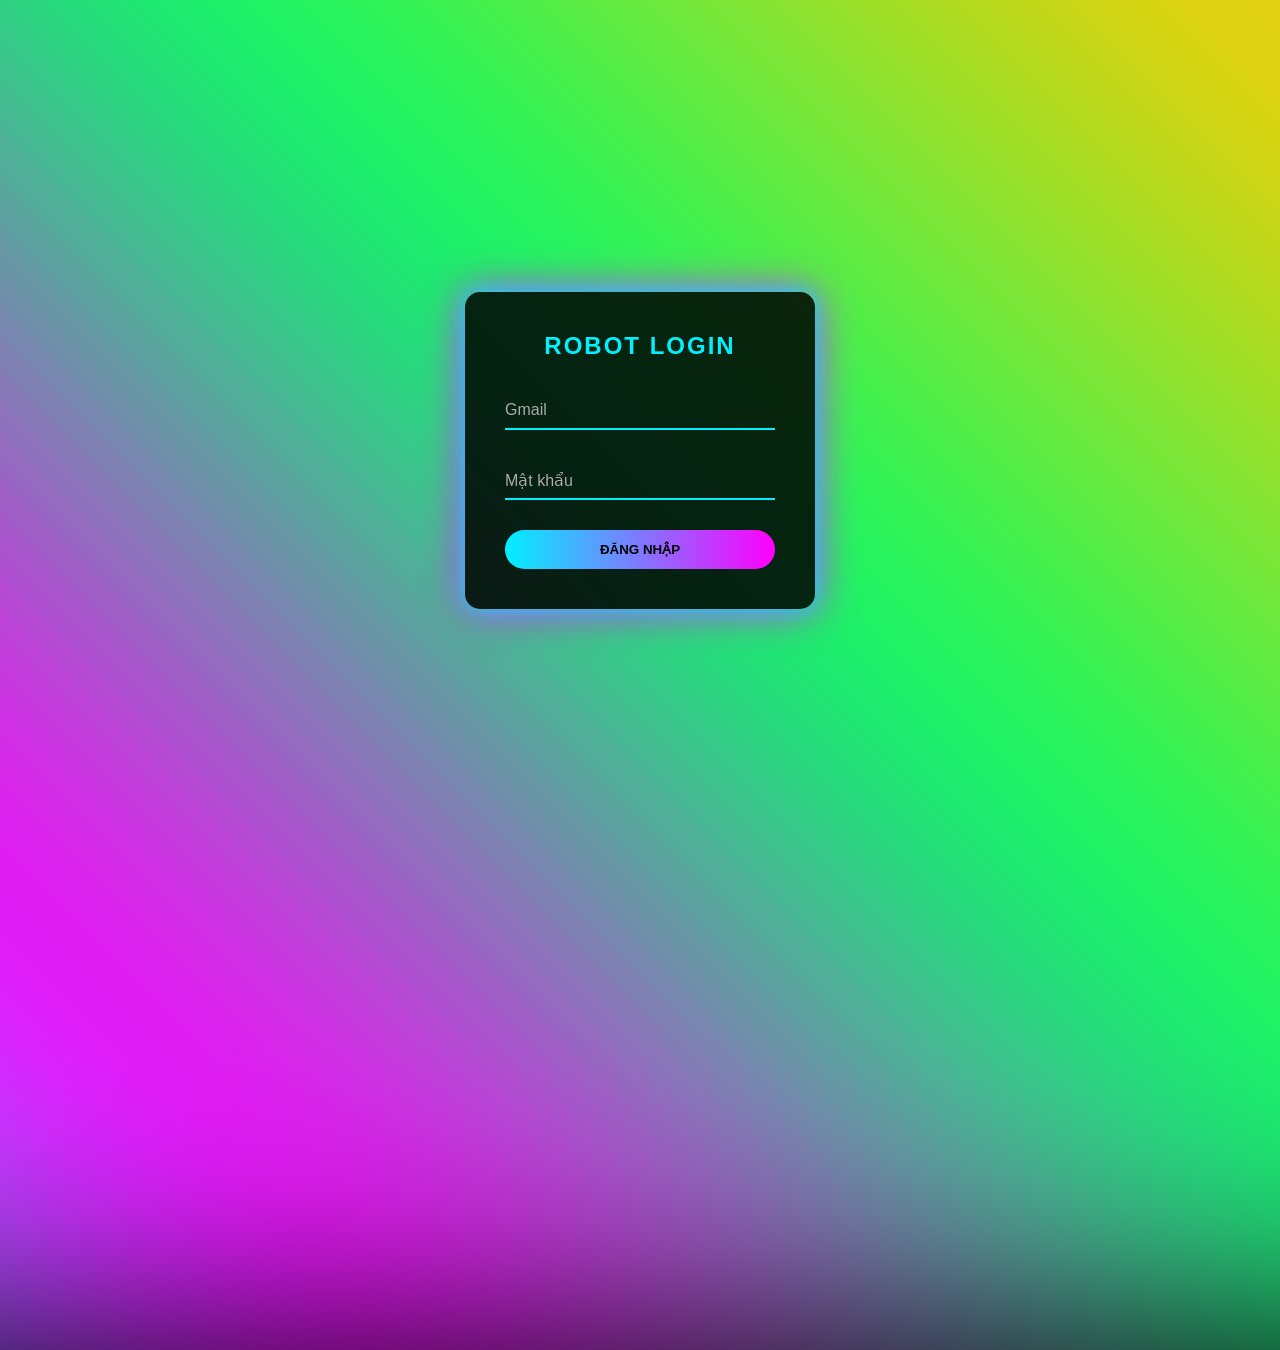
==== login/index.html @ 0812dd31 "setup" ====
<!DOCTYPE html>
<html lang="vi">
<head>
    <meta charset="UTF-8">
    <title>Login Robot</title>
    <link rel="stylesheet" href="style.css">
</head>
<body>

<div class="background"></div>

<div class="login-box">
    <h2>ROBOT LOGIN</h2>
    <!-- Thêm id cho form để xử lý Javascript -->
    <form id="loginForm">
        <div class="input-box">
            <!-- Đổi type sang email và thêm id -->
            <input type="email" id="email" required>
            <label>Gmail</label>
        </div>

        <div class="input-box">
            <!-- Thêm id -->
            <input type="password" id="password" required>
            <label>Mật khẩu</label>
        </div>

        <button type="submit">ĐĂNG NHẬP</button>
    </form>
</div>

<script>
    const loginForm = document.getElementById('loginForm');

    loginForm.addEventListener('submit', function(e) {
        // Ngăn form load lại trang theo mặc định
        e.preventDefault();

        // Lấy giá trị từ các ô input
        const email = document.getElementById('email').value;
        const password = document.getElementById('password').value;

        // Giả sử tài khoản đúng là: thientu25102011@gmail.com / mật khẩu: thientu2510
        // Bạn có thể đổi tài khoản này tùy ý
        const correctEmail = "thientu25102011@gmail.com";
        const correctPassword = "thientu2510";

        if (email === correctEmail && password === correctPassword) {
            // 1. Lưu vào LocalStorage (lưu lại trên trình duyệt)
            localStorage.setItem('robot_user_email', email);
            localStorage.setItem('robot_user_pass', password);

            alert("Đăng nhập thành công!");

            // 2. Chuyển hướng về trang chủ robot (index.html ở thư mục gốc)
            // Vì file này nằm trong thư mục login/ nên cần ../ để ra ngoài
            window.location.href = "../index.html";
        } else {
            // Nếu sai tài khoản
            alert("Gmail hoặc mật khẩu không chính xác. (Gợi ý: admin@gmail.com / 123456)");
        }
    });

    // Tự động điền nếu đã lưu trước đó (Optional - tùy chọn)
    window.onload = function() {
        const savedEmail = localStorage.getItem('robot_user_email');
        const savedPass = localStorage.getItem('robot_user_pass');
        if(savedEmail && savedPass) {
            document.getElementById('email').value = savedEmail;
            document.getElementById('password').value = savedPass;
        }
    }
</script>

</body>
</html>
---- login/style.css ----
* {
    margin: 0;
    padding: 0;
    box-sizing: border-box;
    font-family: 'Segoe UI', sans-serif;
}

body {
    height: 100vh;
    background: #000;
    overflow: hidden;
    display: flex;
    justify-content: center;
    align-items: center;
}

/* NỀN ĐÈN CHẠY */
.background {
    position: absolute;
    width: 200%;
    height: 200%;
    background: linear-gradient(
        45deg,
        #00f0ff,
        #ff00ff,
        #00ff6a,
        #ffcc00,
        #00f0ff
    );
    animation: glowMove 6s linear infinite;
    filter: blur(120px);
}

@keyframes glowMove {
    0% { transform: translate(-25%, -25%) rotate(0deg); }
    100% { transform: translate(-25%, -25%) rotate(360deg); }
}

/* KHUNG LOGIN */
.login-box {
    position: relative;
    width: 350px;
    padding: 40px;
    background: rgba(0,0,0,0.85);
    border-radius: 15px;
    box-shadow:
        0 0 20px #00f0ff,
        0 0 40px #ff00ff;
    z-index: 1;
    animation: pulse 2s infinite alternate;
}

@keyframes pulse {
    from {
        box-shadow: 0 0 20px #00f0ff;
    }
    to {
        box-shadow: 0 0 40px #ff00ff;
    }
}

.login-box h2 {
    text-align: center;
    color: #00f0ff;
    margin-bottom: 30px;
    letter-spacing: 2px;
}

/* INPUT */
.input-box {
    position: relative;
    margin-bottom: 30px;
}

.input-box input {
    width: 100%;
    padding: 10px;
    background: transparent;
    border: none;
    border-bottom: 2px solid #00f0ff;
    color: #fff;
    font-size: 16px;
    outline: none;
}

.input-box label {
    position: absolute;
    top: 50%;
    left: 0;
    color: #aaa;
    transform: translateY(-50%);
    pointer-events: none;
    transition: 0.4s;
}

.input-box input:focus + label,
.input-box input:valid + label {
    top: -8px;
    color: #ff00ff;
    font-size: 12px;
}

/* NÚT */
button {
    width: 100%;
    padding: 12px;
    border: none;
    background: linear-gradient(90deg, #00f0ff, #ff00ff);
    color: #000;
    font-weight: bold;
    border-radius: 25px;
    cursor: pointer;
    transition: 0.3s;
}

button:hover {
    box-shadow: 0 0 20px #00f0ff, 0 0 40px #ff00ff;
}
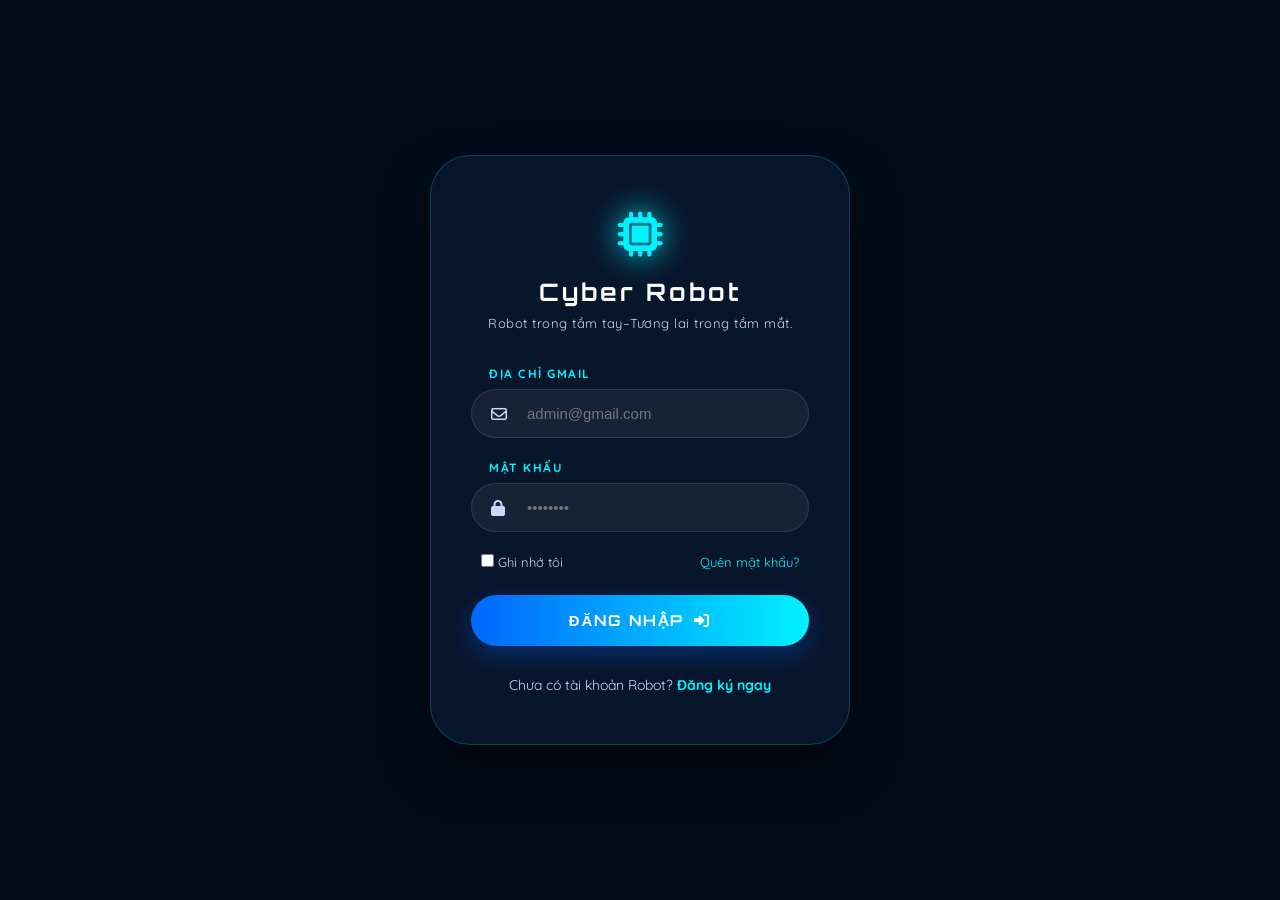
==== commit c403bbb2: "index" ====
--- a/login/index.html
+++ b/login/index.html
@@ -1,76 +1,107 @@
 <!DOCTYPE html>
 <html lang="vi">
 <head>
-    <meta charset="UTF-8">
-    <title>Login Robot</title>
-    <link rel="stylesheet" href="style.css">
+  <meta charset="UTF-8">
+  <meta name="viewport" content="width=device-width, initial-scale=1.0">
+  <title>CyberCore - Đăng nhập Hệ thống</title>
+  <!-- Google Fonts -->
+  <link href="https://fonts.googleapis.com/css2?family=Quicksand:wght@400;600;700&family=Orbitron:wght@600&display=swap" rel="stylesheet">
+  <!-- Font Awesome -->
+  <link rel="stylesheet" href="https://cdnjs.cloudflare.com/ajax/libs/font-awesome/6.4.0/css/all.min.css">
+  <link rel="stylesheet" href="style.css">
 </head>
 <body>
 
-<div class="background"></div>
+<div class="bg-container">
+  <div class="robot-bg"></div>
+  <div class="overlay-grid"></div>
+</div>
 
-<div class="login-box">
-    <h2>ROBOT LOGIN</h2>
-    <!-- Thêm id cho form để xử lý Javascript -->
+<div class="login-container">
+  <div class="glass-card">
+    <div class="header">
+      <div class="robot-icon">
+        <i class="fa-solid fa-microchip"></i>
+      </div>
+      <h2>Cyber Robot</h2>
+      <p>Robot trong tầm tay–Tương lai trong tầm mắt.</p>
+    </div>
+
     <form id="loginForm">
-        <div class="input-box">
-            <!-- Đổi type sang email và thêm id -->
-            <input type="email" id="email" required>
-            <label>Gmail</label>
+      <!-- Gmail -->
+      <div class="form-group">
+        <label>Địa chỉ Gmail</label>
+        <div class="input-wrapper">
+          <i class="fa-regular fa-envelope"></i>
+          <input type="email" id="email" placeholder="admin@gmail.com" required>
         </div>
+      </div>
 
-        <div class="input-box">
-            <!-- Thêm id -->
-            <input type="password" id="password" required>
-            <label>Mật khẩu</label>
+      <!-- Mật khẩu -->
+      <div class="form-group">
+        <label>Mật khẩu</label>
+        <div class="input-wrapper">
+          <i class="fa-solid fa-lock"></i>
+          <input type="password" id="password" placeholder="••••••••" required>
         </div>
+      </div>
 
-        <button type="submit">ĐĂNG NHẬP</button>
+      <div class="options">
+        <label><input type="checkbox"> Ghi nhớ tôi</label>
+        <a href="#">Quên mật khẩu?</a>
+      </div>
+
+      <button type="submit" class="btn-login">
+        ĐĂNG NHẬP <i class="fa-solid fa-right-to-bracket"></i>
+      </button>
     </form>
+
+    <div class="footer-links">
+      <p>Chưa có tài khoản Robot? <a href="../register/index.html">Đăng ký ngay</a></p>
+    </div>
+  </div>
 </div>
 
 <script>
     const loginForm = document.getElementById('loginForm');
 
     loginForm.addEventListener('submit', function(e) {
-        // Ngăn form load lại trang theo mặc định
         e.preventDefault();
 
-        // Lấy giá trị từ các ô input
         const email = document.getElementById('email').value;
         const password = document.getElementById('password').value;
 
-        // Giả sử tài khoản đúng là: thientu25102011@gmail.com / mật khẩu: thientu2510
-        // Bạn có thể đổi tài khoản này tùy ý
+        // Tài khoản mặc định của bạn
         const correctEmail = "thientu25102011@gmail.com";
         const correctPassword = "thientu2510";
 
-        if (email === correctEmail && password === correctPassword) {
-            // 1. Lưu vào LocalStorage (lưu lại trên trình duyệt)
-            localStorage.setItem('robot_user_email', email);
-            localStorage.setItem('robot_user_pass', password);
+        // Kiểm tra từ LocalStorage (người dùng đã đăng ký) hoặc tài khoản admin mặc định
+        let userList = JSON.parse(localStorage.getItem('robotUsers')) || [];
+        const registeredUser = userList.find(user => user.email === email && user.password === password);
 
-            alert("Đăng nhập thành công!");
-
-            // 2. Chuyển hướng về trang chủ robot (index.html ở thư mục gốc)
-            // Vì file này nằm trong thư mục login/ nên cần ../ để ra ngoài
+        if ((email === correctEmail && password === correctPassword) || registeredUser) {
+            localStorage.setItem('currentUser', registeredUser ? registeredUser.username : "Admin");
+            alert("⚡ Kết nối thành công! Đang vào hệ thống...");
             window.location.href = "../index.html";
         } else {
-            // Nếu sai tài khoản
-            alert("Gmail hoặc mật khẩu không chính xác. (Gợi ý: admin@gmail.com / 123456)");
+            alert("❌ Thông tin không chính xác. Vui lòng thử lại!");
         }
     });
 
-    // Tự động điền nếu đã lưu trước đó (Optional - tùy chọn)
-    window.onload = function() {
-        const savedEmail = localStorage.getItem('robot_user_email');
-        const savedPass = localStorage.getItem('robot_user_pass');
-        if(savedEmail && savedPass) {
-            document.getElementById('email').value = savedEmail;
-            document.getElementById('password').value = savedPass;
-        }
-    }
+
+// ... bên trong logic đăng nhập thành công ...
+if (foundUser) {
+    localStorage.setItem('currentUser', foundUser.username); // Lưu tên người đăng ký
+    alert("Đăng nhập thành công!");
+    window.location.href = "../index.html";
+} else if (email === correctEmail && password === correctPassword) {
+    localStorage.setItem('currentUser', "Admin"); // Lưu tên là Admin
+    alert("Đăng nhập thành công!");
+    window.location.href = "../index.html";
+}
+
 </script>
+
 
 </body>
 </html>
--- a/login/style.css
+++ b/login/style.css
@@ -1,119 +1,220 @@
+:root {
+  --main-cyan: #00f2ff;
+  --main-blue: #0066ff;
+  --glass-white: rgba(255, 255, 255, 0.1);
+  --text-soft: #ccd6f6;
+  --bg-deep: #020c1b;
+}
+
 * {
-    margin: 0;
-    padding: 0;
-    box-sizing: border-box;
-    font-family: 'Segoe UI', sans-serif;
+  margin: 0;
+  padding: 0;
+  box-sizing: border-box;
 }
 
 body {
-    height: 100vh;
-    background: #000;
-    overflow: hidden;
-    display: flex;
-    justify-content: center;
-    align-items: center;
-}
-
-/* NỀN ĐÈN CHẠY */
-.background {
-    position: absolute;
-    width: 200%;
-    height: 200%;
-    background: linear-gradient(
-        45deg,
-        #00f0ff,
-        #ff00ff,
-        #00ff6a,
-        #ffcc00,
-        #00f0ff
-    );
-    animation: glowMove 6s linear infinite;
-    filter: blur(120px);
-}
-
-@keyframes glowMove {
-    0% { transform: translate(-25%, -25%) rotate(0deg); }
-    100% { transform: translate(-25%, -25%) rotate(360deg); }
-}
-
-/* KHUNG LOGIN */
-.login-box {
-    position: relative;
-    width: 350px;
-    padding: 40px;
-    background: rgba(0,0,0,0.85);
-    border-radius: 15px;
-    box-shadow:
-        0 0 20px #00f0ff,
-        0 0 40px #ff00ff;
-    z-index: 1;
-    animation: pulse 2s infinite alternate;
-}
-
-@keyframes pulse {
-    from {
-        box-shadow: 0 0 20px #00f0ff;
-    }
-    to {
-        box-shadow: 0 0 40px #ff00ff;
-    }
-}
-
-.login-box h2 {
-    text-align: center;
-    color: #00f0ff;
-    margin-bottom: 30px;
-    letter-spacing: 2px;
-}
-
-/* INPUT */
-.input-box {
-    position: relative;
-    margin-bottom: 30px;
-}
-
-.input-box input {
-    width: 100%;
-    padding: 10px;
-    background: transparent;
-    border: none;
-    border-bottom: 2px solid #00f0ff;
-    color: #fff;
-    font-size: 16px;
-    outline: none;
-}
-
-.input-box label {
-    position: absolute;
-    top: 50%;
-    left: 0;
-    color: #aaa;
-    transform: translateY(-50%);
-    pointer-events: none;
-    transition: 0.4s;
-}
-
-.input-box input:focus + label,
-.input-box input:valid + label {
-    top: -8px;
-    color: #ff00ff;
-    font-size: 12px;
-}
-
-/* NÚT */
-button {
-    width: 100%;
-    padding: 12px;
-    border: none;
-    background: linear-gradient(90deg, #00f0ff, #ff00ff);
-    color: #000;
-    font-weight: bold;
-    border-radius: 25px;
-    cursor: pointer;
-    transition: 0.3s;
-}
-
-button:hover {
-    box-shadow: 0 0 20px #00f0ff, 0 0 40px #ff00ff;
-}
-
+  font-family: 'Quicksand', sans-serif;
+  height: 100vh;
+  display: flex;
+  justify-content: center;
+  align-items: center;
+  background: var(--bg-deep);
+  color: #fff;
+  overflow: hidden;
+}
+
+/* --- NỀN ROBOT (Đồng bộ với Register) --- */
+.bg-container {
+  position: fixed;
+  top: 0;
+  left: 0;
+  width: 100%;
+  height: 100%;
+  z-index: -1;
+}
+
+.robot-bg {
+  width: 100%;
+  height: 100%;
+  /* Sử dụng một ảnh Robot khác một chút để phân biệt với trang đăng ký */
+  background: url('https://images.unsplash.com/photo-1485827404703-89b55fcc595e?ixlib=rb-4.0.3&auto=format&fit=crop&w=1920&q=80') center/cover;
+  filter: blur(8px) brightness(0.3);
+  animation: slowZoom 25s infinite alternate linear;
+}
+
+.overlay-grid {
+  position: absolute;
+  top: 0;
+  width: 100%;
+  height: 100%;
+  background-image: radial-gradient(var(--main-blue) 0.5px, transparent 0.5px);
+  background-size: 30px 30px;
+  opacity: 0.15;
+}
+
+@keyframes slowZoom {
+  from { transform: scale(1); }
+  to { transform: scale(1.15); }
+}
+
+/* --- CARD ĐĂNG NHẬP (Siêu bo tròn) --- */
+.glass-card {
+  width: 420px;
+  background: rgba(10, 25, 47, 0.85);
+  backdrop-filter: blur(25px);
+  padding: 50px 40px;
+  border-radius: 40px; 
+  border: 1px solid rgba(0, 242, 255, 0.2);
+  box-shadow: 0 25px 50px rgba(0, 0, 0, 0.6);
+}
+
+.header {
+  text-align: center;
+  margin-bottom: 35px;
+}
+
+.robot-icon {
+  font-size: 45px;
+  color: var(--main-cyan);
+  margin-bottom: 15px;
+  filter: drop-shadow(0 0 15px var(--main-cyan));
+}
+
+.header h2 {
+  font-family: 'Orbitron', sans-serif;
+  letter-spacing: 3px;
+  font-size: 24px;
+  color: #fff;
+}
+
+.header p {
+  font-size: 13px;
+  color: var(--text-soft);
+  margin-top: 8px;
+  letter-spacing: 0.5px;
+}
+
+/* --- FORM GROUP --- */
+.form-group {
+  margin-bottom: 22px;
+}
+
+.form-group label {
+  display: block;
+  font-size: 12px;
+  font-weight: 700;
+  margin-left: 18px;
+  margin-bottom: 8px;
+  color: var(--main-cyan);
+  text-transform: uppercase;
+  letter-spacing: 1.5px;
+}
+
+.input-wrapper {
+  position: relative;
+  display: flex;
+  align-items: center;
+}
+
+.input-wrapper i {
+  position: absolute;
+  left: 20px;
+  color: var(--text-soft);
+  font-size: 16px;
+  transition: 0.3s;
+}
+
+.input-wrapper input {
+  width: 100%;
+  padding: 15px 20px 15px 55px;
+  background: rgba(255, 255, 255, 0.06);
+  border: 1px solid rgba(255, 255, 255, 0.1);
+  border-radius: 50px; /* Bo tròn hoàn toàn */
+  color: #fff;
+  font-size: 15px;
+  transition: 0.3s;
+  outline: none;
+}
+
+.input-wrapper input:focus {
+  border-color: var(--main-cyan);
+  background: rgba(0, 242, 255, 0.08);
+  box-shadow: 0 0 20px rgba(0, 242, 255, 0.15);
+}
+
+.input-wrapper input:focus + i {
+  color: var(--main-cyan);
+}
+
+/* Options (Ghi nhớ & Quên mật khẩu) */
+.options {
+  display: flex;
+  justify-content: space-between;
+  align-items: center;
+  padding: 0 10px;
+  margin-bottom: 25px;
+  font-size: 13px;
+  color: var(--text-soft);
+}
+
+.options a {
+  color: var(--main-cyan);
+  text-decoration: none;
+}
+
+/* --- NÚT ĐĂNG NHẬP --- */
+.btn-login {
+  width: 100%;
+  padding: 16px;
+  border-radius: 50px;
+  border: none;
+  background: linear-gradient(90deg, var(--main-blue), var(--main-cyan));
+  color: #fff;
+  font-weight: 700;
+  font-size: 15px;
+  font-family: 'Orbitron', sans-serif;
+  letter-spacing: 2px;
+  cursor: pointer;
+  transition: 0.4s;
+  box-shadow: 0 10px 25px rgba(0, 102, 255, 0.3);
+  display: flex;
+  justify-content: center;
+  align-items: center;
+  gap: 10px;
+}
+
+.btn-login:hover {
+  transform: translateY(-3px);
+  box-shadow: 0 15px 35px rgba(0, 242, 255, 0.4);
+  filter: brightness(1.1);
+}
+
+/* --- FOOTER --- */
+.footer-links {
+  text-align: center;
+  margin-top: 30px;
+}
+
+.footer-links p {
+  font-size: 14px;
+  color: var(--text-soft);
+}
+
+.footer-links a {
+  color: var(--main-cyan);
+  text-decoration: none;
+  font-weight: 700;
+}
+
+.footer-links a:hover {
+  text-shadow: 0 0 10px var(--main-cyan);
+  text-decoration: underline;
+}
+
+/* Responsive */
+@media (max-width: 480px) {
+  .glass-card {
+    width: 92%;
+    padding: 40px 25px;
+  }
+}
